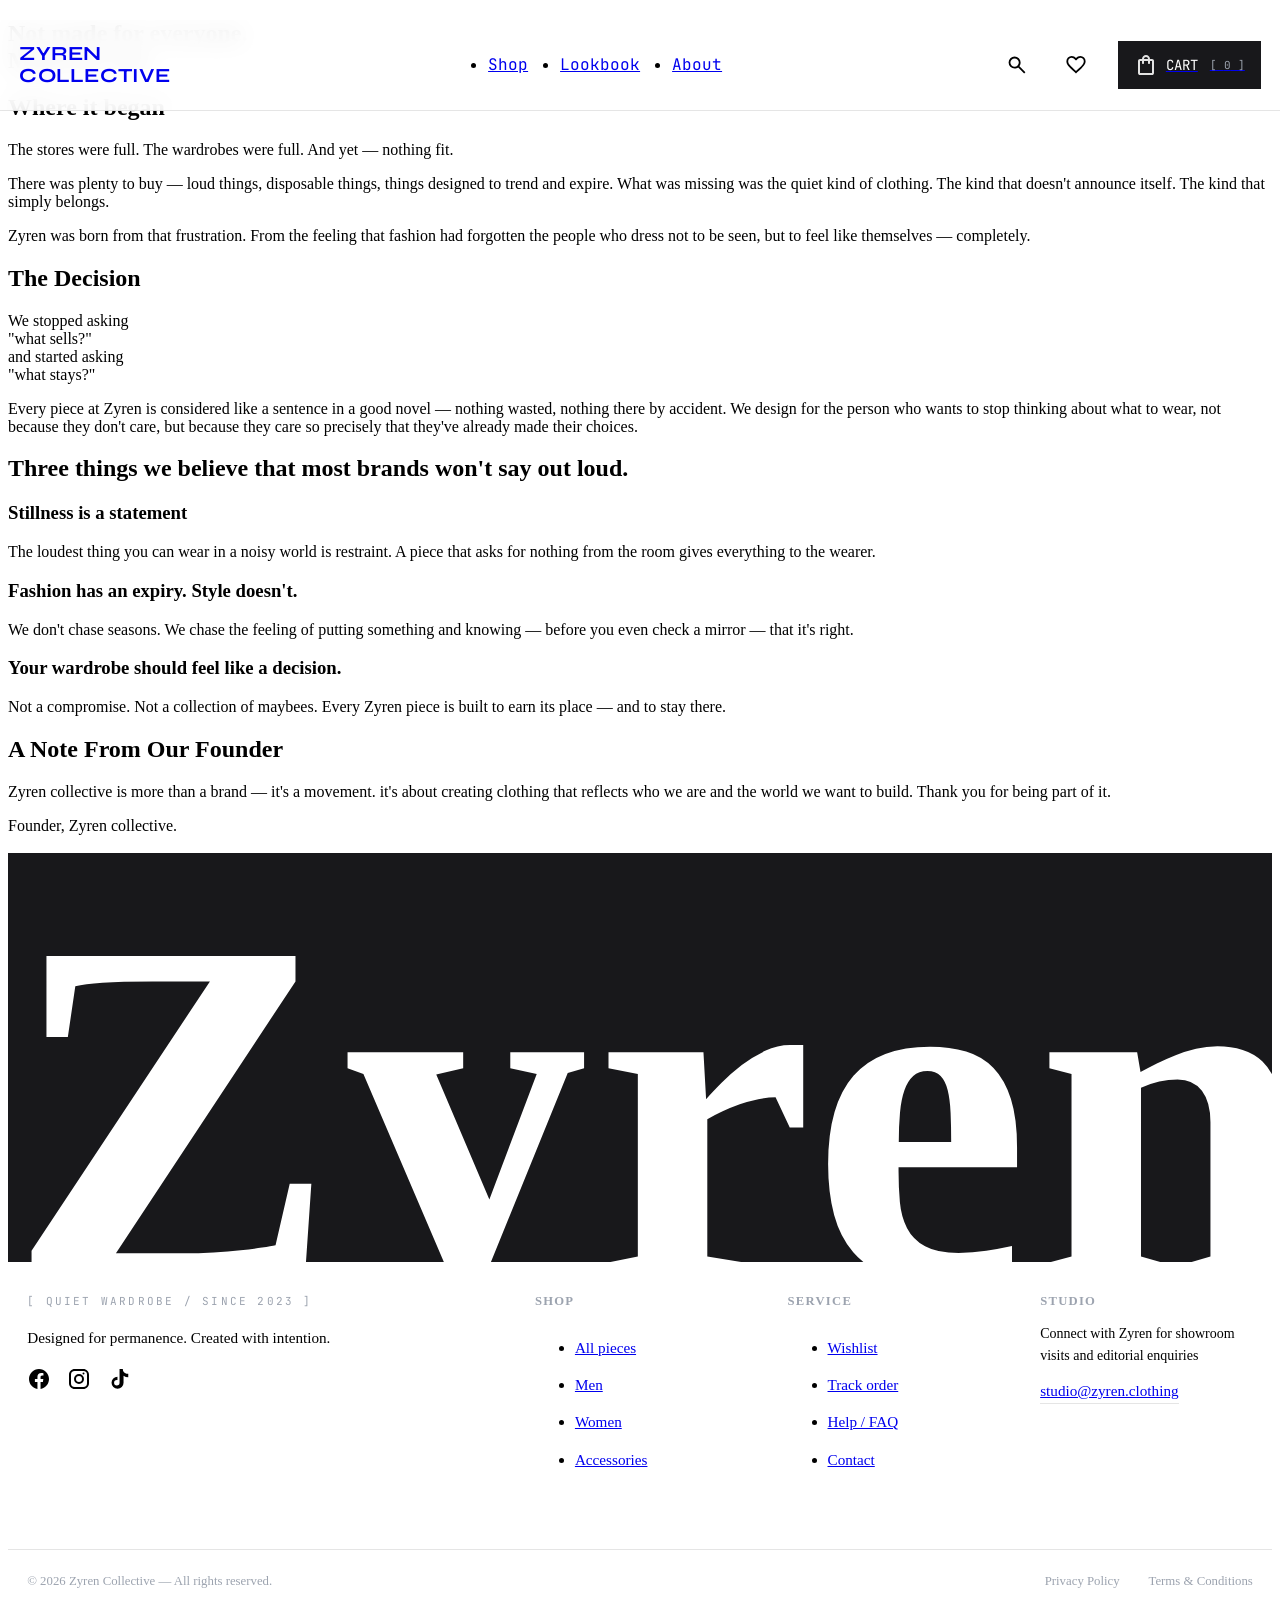
==== about.html @ 3e50cc3c "feat(about): build semantic page structure" ====
<!DOCTYPE html>
<html lang="en">
<head>
    <meta charset="UTF-8">
    <meta name="viewport" content="width=device-width, initial-scale=1.0">
    <meta name="author" content="Timothy korea">
    <meta name="description" content="Auren Collective is a modern fashion and lifestyle brand blending refined style with contemporary tech essentials. Discover curated pieces designed for everyday elegance.">

    <title>Zyren Collective | Modern Fashion & Accessories</title>

    <!-- my favicon -->
    <link rel="icon" href="assets/images/auren-collective-favicon.png" type="image/png">

    <!-- my fonts -->
    <link rel="preconnect" href="https://fonts.googleapis.com">
    <link rel="preconnect" href="https://fonts.gstatic.com" crossorigin>
    <link href="https://fonts.googleapis.com/css2?family=DM+Sans:ital,opsz,wght@0,9..40,100..1000;1,9..40,100..1000&family=JetBrains+Mono:ital,wght@0,100..800;1,100..800&family=Syne:wght@400..800&display=swap" rel="stylesheet">

    <!-- css -->
    <link rel="stylesheet" href="css/base.css">
    <link rel="stylesheet" href="css/components.css">
    <link rel="stylesheet" href="css/layout.css">
    <link rel="stylesheet" href="css/pages.css">
    <link rel="stylesheet" href="css/animations.css">
    <link rel="stylesheet" href="css/media.css">

    <!-- script -->
    <script defer src="js/about.js"></script>
</head>

<body>
    <header class="header-section">
        <div class="header-section__container">
            <div class="header-section__brand">
                <a href="index.html">
                    <span class="header-section__brand-link">Zyren</span>
                    <span class="header-section__brand-link-full">Zyren <br>Collective</span>
                </a>
            </div>

            <div class="header-section__primary-nav">
                <nav class="header-section__nav-links" aria-label="header primary navigation">
                    <ul class="header-section__nav-list">
                        <li class="header-section__nav-item">
                            <a class="header-section__nav-link" href="shop.html">Shop</a>
                        </li>
                        
                        <li class="header-section__nav-item">
                            <a class="header-section__nav-link" href="look-book.html">Lookbook</a>
                        </li>

                        <li class="header-section__nav-item">
                            <a class="header-section__nav-link" href="about.html">About</a>
                        </li>
                    </ul>
                </nav>
            </div>

            <div class="header-section__secondary-nav">
                <div class="header-section__nav-search">
                    <button class="header-section__search-icon js-search-icon" type="button" aria-label="open search">
                      <svg xmlns="http://www.w3.org/2000/svg" height="24px" viewBox="0 -960 960 960" width="24px" fill="currentColor" aria-hidden="true" cursor="pointer"><path d="M765-144 526-383q-30 22-65.79 34.5-35.79 12.5-76.18 12.5Q284-336 214-406t-70-170q0-100 70-170t170-70q100 0 170 70t70 170.03q0 40.39-12.5 76.18Q599-464 577-434l239 239-51 51ZM384-408q70 0 119-49t49-119q0-70-49-119t-119-49q-70 0-119 49t-49 119q0 70 49 119t119 49Z"/></svg>
                      <span class="header-section__tooltip">Search</span>
                    </button>
                </div>

                <a class="header-section__wishlist-link" href="wishlist.html" aria-label="view wishlist">
                    <svg xmlns="http://www.w3.org/2000/svg" aria-hidden="true" height="24px" viewBox="0 -960 960 960" width="24px" fill="currentColor"><path d="m480-144-50-45q-100-89-165-152.5t-102.5-113Q125-504 110.5-545T96-629q0-89 61-150t150-61q49 0 95 21t78 59q32-38 78-59t95-21q89 0 150 61t61 150q0 43-14 83t-51.5 89q-37.5 49-103 113.5T528-187l-48 43Zm0-97q93-83 153-141.5t95.5-102Q764-528 778-562t14-67q0-59-40-99t-99-40q-35 0-65.5 14.5T535-713l-35 41h-40l-35-41q-22-26-53.5-40.5T307-768q-59 0-99 40t-40 99q0 33 13 65.5t47.5 75.5q34.5 43 95 102T480-241Zm0-264Z"/></svg>
                    <span class="header-section__tooltip">Wishlist</span>
                </a>

                <a class="header-section__cart-link" href="cart.html" aria-label="view cart">
                    <svg xmlns="http://www.w3.org/2000/svg" aria-hidden="true" height="24px" viewBox="0 -960 960 960" width="24px" fill="#e3e3e3"><path d="M240-80q-33 0-56.5-23.5T160-160v-480q0-33 23.5-56.5T240-720h80q0-66 47-113t113-47q66 0 113 47t47 113h80q33 0 56.5 23.5T800-640v480q0 33-23.5 56.5T720-80H240Zm0-80h480v-480h-80v80q0 17-11.5 28.5T600-520q-17 0-28.5-11.5T560-560v-80H400v80q0 17-11.5 28.5T360-520q-17 0-28.5-11.5T320-560v-80h-80v480Zm160-560h160q0-33-23.5-56.5T480-800q-33 0-56.5 23.5T400-720ZM240-160v-480 480Z"/></svg>
                    <span class="header-section__cart-text">Cart</span>
                    <span class="header-section__cart-count">0</span>
                    <span class="header-section__tooltip">Cart</span>
                </a>

                <button class="header-section__menu-toggle js-mobile-menu-toggle" type="button" aria-label="open menu">
                    <svg xmlns="http://www.w3.org/2000/svg" aria-hidden="true" height="24px" viewBox="0 -960 960 960" width="24px" fill="currentColor" cursor="pointer"><path d="M120-680v-80h720v80H120Zm0 480v-80h720v80H120Zm0-240v-80h720v80H120Z"/></svg>
                </button>
            </div>
        </div>
    </header>

    <nav class="mobile-menu js-mobile-menu" aria-label="mobile navigation">
        <div class="mobile-menu__header">
            <div class="mobile-menu__top-row">
                <a href="index.html">
                    <span class="mobile-menu__brand-link">Zyren</span>
                    <span class="mobile-menu__brand-link-full">Zyren <br>Collective</span>
                </a>
                <button class="mobile-menu__close-menu js-mobile-close-menu" type="button" aria-label="close menu">
                    <svg xmlns="http://www.w3.org/2000/svg" aria-hidden="true" height="24px" viewBox="0 -960 960 960" width="24px" cursor="pointer" fill="currentColor"><path d="m256-200-56-56 224-224-224-224 56-56 224 224 224-224 56 56-224 224 224 224-56 56-224-224-224 224Z"/></svg>
                </button>
            </div>
        </div>

        <ul class="mobile-menu__primary-list">
            <li class="mobile-menu__item">
                <a class="mobile-menu__link" href="shop.html">Shop</a>
            </li>
            
            <li class="mobile-menu__item">
                <a class="mobile-menu__link" href="about.html">About</a>
            </li>

            <li class="mobile-menu__item">
                <a class="mobile-menu__link" href="contact.html">Contact</a>
            </li>

            <li class="mobile-menu__item">
                <a class="mobile-menu__link" href="contact.html">Lookbook</a>
            </li>
        </ul>


        <div class="mobile-menu__secondary-group">
            <ul class="mobile-menu__secondary-list">
                <li class="mobile-menu__secondary-item">
                    <a class="mobile-menu__support" href="faq.html">
                        <span>Help / FAQ</span>
                        <svg xmlns="http://www.w3.org/2000/svg" aria-hidden="true" height="16px" viewBox="0 -960 960 960" width="16px" fill="#000"><path d="M513.5-254.5Q528-269 528-290t-14.5-35.5Q499-340 478-340t-35.5 14.5Q428-311 428-290t14.5 35.5Q457-240 478-240t35.5-14.5ZM442-394h74q0-33 7.5-52t42.5-52q26-26 41-49.5t15-56.5q0-56-41-86t-97-30q-57 0-92.5 30T342-618l66 26q5-18 22.5-39t53.5-21q32 0 48 17.5t16 38.5q0 20-12 37.5T506-526q-44 39-54 59t-10 73Zm38 314q-83 0-156-31.5T197-197q-54-54-85.5-127T80-480q0-83 31.5-156T197-763q54-54 127-85.5T480-880q83 0 156 31.5T763-763q54 54 85.5 127T880-480q0 83-31.5 156T763-197q-54 54-127 85.5T480-80Zm0-80q134 0 227-93t93-227q0-134-93-227t-227-93q-134 0-227 93t-93 227q0 134 93 227t227 93Zm0-320Z"/></svg>
                    </a>
                </li>
                
                <li class="mobile-menu__secondary-item">
                    <a class="mobile-menu__order-track" href="track-order.html">
                        <span>Track Order</span>
                        <svg xmlns="http://www.w3.org/2000/svg" aria-hidden="true" height="16px" viewBox="0 -960 960 960" width="16px" fill="#000"><path d="M536.5-503.5Q560-527 560-560t-23.5-56.5Q513-640 480-640t-56.5 23.5Q400-593 400-560t23.5 56.5Q447-480 480-480t56.5-23.5ZM480-186q122-112 181-203.5T720-552q0-109-69.5-178.5T480-800q-101 0-170.5 69.5T240-552q0 71 59 162.5T480-186Zm0 106Q319-217 239.5-334.5T160-552q0-150 96.5-239T480-880q127 0 223.5 89T800-552q0 100-79.5 217.5T480-80Zm0-480Z"/></svg>
                    </a>
                </li>

                 <li class="mobile-menu__secondary-item">
                    <a class="mobile-menu__wishlist" href="track-order.html">
                        <span>wishlist</span>
                        <svg xmlns="http://www.w3.org/2000/svg" aria-hidden="true" height="16px" viewBox="0 -960 960 960" width="16px" fill="#000"><path d="m480-120-58-52q-101-91-167-157T150-447.5Q111-500 95.5-544T80-634q0-94 63-157t157-63q52 0 99 22t81 62q34-40 81-62t99-22q94 0 157 63t63 157q0 46-15.5 90T810-447.5Q771-395 705-329T538-172l-58 52Zm0-108q96-86 158-147.5t98-107q36-45.5 50-81t14-70.5q0-60-40-100t-100-40q-47 0-87 26.5T518-680h-76q-15-41-55-67.5T300-774q-60 0-100 40t-40 100q0 35 14 70.5t50 81q36 45.5 98 107T480-228Zm0-273Z"/></svg>
                    </a>
                </li>
            </ul>

            <div class="mobile-menu__cta">
                <p class="mobile-menu__cta-label">Work with Zyren</p>
                <a class="mobile-menu__cta-link-wrapper" href="https://mail.google.com/mail/?view=cm&fs=1&to=studio@auren.clothing&su=Work%20with%20Auren&body=Hello%20Auren%20Studio," target="_blank">
                    <span class="mobile-menu__cta-link">studio@zyren.clothing</span>
                </a>
            </div>
        </div>
    </nav>


    <div class="search-overlay js-search-overlay">
        <div class="search-overlay__header">
            <h2 class="search-overlay__title">SEARCH THE COLLECTION</h2>
            <button type="button" class="search-overlay__close js-overlay-close" aria-label="close search">
                <svg xmlns="http://www.w3.org/2000/svg" height="24px" viewBox="0 -960 960 960" width="24px" aria-hidden="true" cursor="pointer" fill="currentColor"><path d="m256-200-56-56 224-224-224-224 56-56 224 224 224-224 56 56-224 224 224 224-56 56-224-224-224 224Z"/></svg>
            </button>
        </div>

        <div class="search-overlay__content">
            <div class="search-overlay__search-group">
                <div class="search-overlay__field">
                    <label class="search-overlay__sr-only" for="search-products">search products</label>
                    <input class="search-overlay__input" placeholder="Search products..." id="search-products">
                    <svg xmlns="http://www.w3.org/2000/svg" height="24px" viewBox="0 -960 960 960" aria-hidden="true" width="24px" fill="currentColor" cursor="pointer"><path d="M765-144 526-383q-30 22-65.79 34.5-35.79 12.5-76.18 12.5Q284-336 214-406t-70-170q0-100 70-170t170-70q100 0 170 70t70 170.03q0 40.39-12.5 76.18Q599-464 577-434l239 239-51 51ZM384-408q70 0 119-49t49-119q0-70-49-119t-119-49q-70 0-119 49t-49 119q0 70 49 119t119 49Z"/></svg>
                </div>

                <nav class="search-overlay__suggestions" aria-label="trending search suggestions">
                    <h3 class="search-overlay__suggestions-label">TRENDING SEARCHES</h3>
                    <div class="search-overlay__suggestions-lists">
                        <a class="search-overlay__suggestions-link" href="#">Oversized blazer</a>
                        <a class="search-overlay__suggestions-link" href="category/men.html">Tailored trousers</a>
                        <a class="search-overlay__suggestions-link" href="category/women.html">Cropped jacket</a>
                        <a class="search-overlay__suggestions-link" href="category/accessories.html">Wool coat</a>
                        <a class="search-overlay__suggestions-link" href="category/accessories.html">Linen shirt</a>
                        <a class="search-overlay__suggestions-link" href="category/accessories.html">Minimal sneakers</a>
                    </div>
                </nav>

                <nav class="search-overlay__categories" aria-label="categories suggestions">
                    <h2 class="search-overlay__categories-label">QUICK CATEGORIES</h2>

                    <ul class="search-overlay__categories-lists">
                        <li class="search-overlay__categories-item">
                            <a class="search-overlay__categories-link" href="category/men.html">
                                <span>Men</span>
                                <svg xmlns="http://www.w3.org/2000/svg" height="16px" viewBox="0 -960 960 960" width="16px" aria-hidden="true" fill="#000"><path d="M647-440H160v-80h487L423-744l57-56 320 320-320 320-57-56 224-224Z"/></svg>
                            </a>
                        </li>
                        
                        <li class="search-overlay__categories-item">
                            <a class="search-overlay__categories-link" href="category/men.html">
                                <span>Women</span>
                                <svg xmlns="http://www.w3.org/2000/svg" height="16px" viewBox="0 -960 960 960" width="16px" aria-hidden="true" fill="#000"><path d="M647-440H160v-80h487L423-744l57-56 320 320-320 320-57-56 224-224Z"/></svg>
                            </a>
                        </li>

                        <li class="search-overlay__categories-item">
                            <a class="search-overlay__categories-link" href="category/men.html">
                                <span>Accessories</span>
                                <svg xmlns="http://www.w3.org/2000/svg" height="16px" viewBox="0 -960 960 960" width="16px" aria-hidden="true" fill="#000"><path d="M647-440H160v-80h487L423-744l57-56 320 320-320 320-57-56 224-224Z"/></svg>
                            </a>
                        </li>
                    </ul>
                </nav>
            </div>

            <div class="search-overlay__image-wrapper">
                <img class="search-overlay__image" alt="a jacket product image" src="assets/images/bag-img.png">
            </div>
        </div>
    </div>


    <main class="about-container">
        <section class="about__hero-section">
            <h1 class="about__hero-text">Not made for <span>everyone.</span> <br>Made for you.</h1>
        </section>

        <section class="about__story">
            <div class="about__story-intro">
                <h2 class="about__section-title">Where it began</h2>
                <p class="about__story-lead">The stores were full. The wardrobes were full. And yet — <span>nothing fit.</span></p>
            </div>

            <div class="about__story-content">
                <p class="about__story-text">
                    There was plenty to buy — loud things, disposable 
                    things, things designed to trend and expire. 
                    What was missing was the quiet kind of clothing.
                    The kind that doesn't announce itself. The kind that simply 
                    belongs.
                </p>
                <p class="about__story-text">
                    Zyren was born from that frustration. From the feeling
                    that fashion had forgotten the people who dress not
                    to be seen, but to feel like themselves — completely.
                </p>
            </div>
        </section>

        <section class="about__decision">
            <div class="about__decision-intro">
                <h2 class="about__section-title">The Decision</h2>
                <p class="about__decision-quote">We stopped asking <br><span class="about__decision-accent">"what sells?"</span> 
                <br> and started asking <br> <span class="about__decision-accent">"what stays?"</span>
                </p>
            </div>

            <p class="about__decision-text">
                Every piece at Zyren is considered like a sentence in a good
                novel — nothing wasted, nothing there by accident. We design
                for the person who wants to stop thinking about what to wear, 
                not because they don't care, but because they care so precisely
                that they've already made their choices.
            </p>
        </section>

        <section class="about__belief">
            <h2 class="about__section-title">Three things we believe that most brands won't say out loud.</h2>

            <div class="about__belief-card">
                <h3 class="about__belief-title">Stillness is a statement</h3>
                <p class="about__belief-text">
                   The loudest thing you can wear in a noisy world is
                   restraint. A piece that asks for nothing from the room gives
                   everything to the wearer.
                </p>
            </div>

            <div class="about__belief-card">
                <h3 class="about__belief-title">Fashion has an expiry. Style doesn't.</h3>
                <p class="about__belief-text">
                   We don't chase seasons. We chase the feeling of
                   putting something and knowing — before you even check
                   a mirror — that it's right.
                </p>
            </div>

            <div class="about__belief-card">
                <h3 class="about__belief-title">Your wardrobe should feel like a decision.</h3>
                <p class="about__belief-text">Not a compromise. Not a collection of maybees. Every
                   Zyren piece is built to earn its place — and to stay there.
                </p>
            </div>
        </section>

        <section class="about__founder-section">
            <div class="about__founder-content">
                <h2 class="about__section-title">A Note From Our Founder</h2>
                <p class="about__founder-text">Zyren collective is more than a brand — 
                   it's a movement. it's about creating clothing
                   that reflects who we are and the world we want 
                   to build. Thank you for being part of it.
                </p>
                <span class="about__founder-signature"><!--Cormorant Italic for font of signature--></span>
                <span class="about__founder-closing">Founder, Zyren collective.</span>
            </div>

            <div class="about__founder-img-wrapper">
                <img src="" alt="" class="about__founder-img">
            </div>
        </section>
    </main>


    <footer class="footer-section">
        <div class="footer-section__logo-wrapper">
            <p class="footer-section__logo-text">Zyren</p>
        </div>
        <div class="footer-section__dflex">
            <div class="footer-section__content">
                <span class="footer-section__est-info">[ Quiet Wardrobe / Since 2023 ]</span>
                <p class="footer-section__text">Designed for permanence. Created with intention.</p>
                <div class="footer-section__social-links">
                    <a href="#" class="footer-section__social-link"><svg xmlns="http://www.w3.org/2000/svg" width="24" height="24" fill="#000" viewBox="0 0 24 24"><path d="M22 12.07C22 6.503 17.523 2 12 2S2 6.503 2 12.07c0 5.017 3.657 9.177 8.438 9.93v-7.03H7.898v-2.9h2.54V9.845c0-2.52 1.492-3.913 3.777-3.913 1.094 0 2.238.196 2.238.196v2.475h-1.26c-1.243 0-1.63.774-1.63 1.567v1.88h2.773l-.443 2.9h-2.33V22c4.78-.753 8.437-4.913 8.437-9.93z"/></svg></a>
                    <a href="#" class="footer-section__social-link"><svg xmlns="http://www.w3.org/2000/svg" width="24" height="24" fill="#000" viewBox="0 0 24 24"><path d="M7.75 2C4.574 2 2 4.574 2 7.75v8.5C2 19.426 4.574 22 7.75 22h8.5C19.426 22 22 19.426 22 16.25v-8.5C22 4.574 19.426 2 16.25 2h-8.5zm0 2h8.5A3.75 3.75 0 0 1 20 7.75v8.5A3.75 3.75 0 0 1 16.25 20h-8.5A3.75 3.75 0 0 1 4 16.25v-8.5A3.75 3.75 0 0 1 7.75 4zm8.75 1.5a1 1 0 1 0 0 2 1 1 0 0 0 0-2zM12 7a5 5 0 1 0 0 10 5 5 0 0 0 0-10zm0 2a3 3 0 1 1 0 6 3 3 0 0 1 0-6z"/></svg></a>
                    <a href="#" class="footer-section__social-link"><svg xmlns="http://www.w3.org/2000/svg" width="24" height="24" fill="#000" viewBox="0 0 24 24"><path d="M19.589 6.686a4.793 4.793 0 0 1-3.77-4.717h-3.276v13.766a2.724 2.724 0 1 1-2.724-2.724c.226 0 .445.028.655.08V9.768a6.003 6.003 0 1 0 6.07 5.999V8.745a8.073 8.073 0 0 0 4.717 1.51V6.686h-1.672z"/></svg></a>
                </div>
            </div>
            
            <nav aria-label="footer section navigation" class="footer-section__navs">
                <div class="footer-section__nav-dflex">
                    <div class="footer-section__nav-content">
                        <h2 class="footer-section__nav-title">SHOP</h2>
                        <ul class="footer-section__nav-items">
                            <li class="footer-section__nav-list">
                                <a class="footer-section__nav-link" href="#">All pieces</a>
                            </li>

                            <li class="footer-section__nav-list">
                                <a class="footer-section__nav-link" href="#">Men</a>
                            </li>

                            <li class="footer-section__nav-list">
                                <a class="footer-section__nav-link" href="#">Women</a>
                            </li>

                            <li class="footer-section__nav-list">
                                <a class="footer-section__nav-link" href="#">Accessories</a>
                            </li>
                        </ul>
                    </div>

                    <div class="footer-section__nav-content">
                        <h2 class="footer-section__nav-title">SERVICE</h2>
                        <ul class="footer-section__nav-items">
                            <li class="footer-section__nav-list">
                                <a class="footer-section__nav-link" href="#">Wishlist</a>
                            </li>

                            <li class="footer-section__nav-list">
                                <a class="footer-section__nav-link" href="#">Track order</a>
                            </li>

                            <li class="footer-section__nav-list">
                                <a class="footer-section__nav-link" href="#">Help / FAQ</a>
                            </li>

                            <li class="footer-section__nav-list">
                                <a class="footer-section__nav-link" href="#">Contact</a>
                            </li>
                        </ul>
                    </div>

                    <div class="footer-section__contact">
                        <h2 class="footer-section__contact-title">STUDIO</h2>
                        <p class="footer-section__contact-text">Connect with Zyren for showroom visits and editorial enquiries</p>
                        <a class="footer-section__contact-link-wrapper" href="https://mail.google.com/mail/?view=cm&fs=1&to=studio@auren.clothing&su=Work%20with%20Auren&body=Hello%20Auren%20Studio," target="_blank">
                            <span class="footer-section__contact-link">studio@zyren.clothing</span>
                        </a>
                    </div>
                </div>
            </nav>
        </div>

        <div class="footer-section__legal">
            <p class="footer-section__copyright">&copy; 2026 Zyren Collective — All rights reserved.</p>
            <div class="footer-section__legal-dflex">
                <p class="footer-section__policy">Privacy Policy</p>
                <p class="footer-section__terms">Terms & Conditions</p>
            </div>
        </div>
    </footer>

    <div class="menu-overlay js-menu-overlay"></div>
</body>
---- css/components.css ----
.header-section{
  border-bottom:1px solid rgba(0, 0, 0, 0.1);
}

.header-section__brand-link,
.mobile-menu__brand-link{
  font-family:"Syne", sans-serif;
  text-transform:uppercase;
  font-size:20px;
  font-weight:700;
  letter-spacing:0.02rem;
  line-height:1.1;
}

.header-section__primary-nav,
.header-section__wishlist-link,
.header-section__cart-text,
.header-section__brand-link-full,
.mobile-menu__brand-link-full{
  display:none;
}

.header-section__search-icon{
  position:relative;
  display:flex;
  align-items:center;
  justify-content:center;
  padding:0.0625em 0.375em;
  border:none;
  background:inherit;
  color:#000;
}

.header-section__cart-link{
  display:flex;
  align-items:center;
  justify-content:center;
  position:relative;
  background-color:rgb(24, 24, 27);
  padding:.6em 1em;
  transition:background-color 0.2s ease;
}

.header-section__cart-count{
  font-family:"JetBrains Mono", monospace;
  color: #9ca3af;
  white-space:nowrap;
  font-size:11px;
  margin-left:0.25rem;
}

.header-section__cart-count::before{
  content:"[ ";
}

.header-section__cart-count::after{
  content:" ]";
}

.header-section__menu-toggle,
.mobile-menu__close-menu{
  display:flex;
  padding:0.5em;
  justify-content:center;
  align-items:center;
  background:inherit;
  color:#000;
  border:none;
  touch-action:manipulation;
}

.header-section__tooltip{
  display:none;
}

.mobile-menu__header{
  border-bottom:1px solid rgba(0, 0, 0, 0.1);
}

.mobile-menu__link{
  padding:.75em 1.2em;
  cursor:pointer;
  -webkit-tap-highlight-color: transparent;
}

.mobile-menu__link:hover{
  background-color:rgba(0,0,0,0.04);
  border-radius:2px;
}

.mobile-menu__link{
  display:block;
  width:100%;
  font-size:clamp(1.1rem, 1.3vw, 1.25rem);
  font-family: "Syne", sans-serif;
  font-weight:400;
}

.mobile-menu__support,
.mobile-menu__order-track,
.mobile-menu__wishlist{
  font-size:11px;
  width:100%;
  font-family:"JetBrains Mono", monospace;
  text-transform: uppercase;
  padding:1.2em 1.92em;
  display:flex;
  justify-content:space-between;
  align-items:center;
}

.mobile-menu__support:hover,
.mobile-menu__order-track:hover,
.mobile-menu__wishlist:hover{
  background-color:rgba(0,0,0,0.04);
  border-radius:2px;
}

.mobile-menu__cta-label{
  color:#9ca3af;
  margin:0 0 0.3em 0;
  font-family:"JetBrains Mono", monospace;
  font-size:0.6rem;
  text-transform:uppercase;
}

.mobile-menu__cta-link{
  font-size:0.75rem;
  font-family:"JetBrains Mono", monospace;
}

.menu-overlay{
  position:fixed;
  inset:0;
  background-color:rgba(84, 84, 84, 0.5);
  backdrop-filter:blur(10px);
  -webkit-backdrop-filter: blur(12px);
  opacity:0;
  pointer-events:none;
  transition:opacity 0.3s ease;
  z-index:900;
}

.menu-overlay.is-active{
  opacity:1;
  pointer-events:auto;
}

.header-section__nav-item{
  position:relative;
  font-family:"JetBrains Mono", monospace;
  text-decoration:none;
}

.header-section__nav-item::after{
  content:"";
  position:absolute;
  width:100%;
  left:0;
  height:1px;
  background:#A8A9AD;
  bottom:-5px;
  transform:scaleX(0);
  transition:transform 0.25s ease;
  transform-origin:left;
}

.header-section__nav-item:hover::after{
  transform:scaleX(1);
}

.search-overlay__sr-only,
.sr-only{
  position:absolute;
  margin:-1px;
  width:1px;
  height:1px;
  clip:rect(0,0,0,0);
  padding:0;
  overflow:hidden;
  border:0;
}

.search-overlay__title{
  font-size:0.8rem;
  letter-spacing:0.14rem;
  opacity:0.7;
  margin:0;
}

.search-overlay__close{
  display:flex;
  justify-content:flex-end;
  color:#000;
  align-items:center;
  background:inherit;
  border:none;
  font-size:0.7rem;
  padding-right:0;
}

.search-overlay__input{
  font-family:"DM Sans", sans-serif;
  background:transparent;
  font-size:1rem;
  width:100%;
  border:none;
  outline:none;
  caret-color:#2b2b2b;
}

.search-overlay__input::placeholder{
  font-size:1.1rem;
  opacity:0.55;
}

.search-overlay__suggestions-label,
.search-overlay__categories-label{
  font-size:0.75rem;
  font-weight:600;
  letter-spacing:0.06rem;
  margin:0;
}

.search-overlay__suggestions-link{
  font-size:1rem;
  font-weight:400;
  border:1px solid rgba(24, 24, 27, 0.12);
  background-color:#fff;
  padding:.5em 1em;
}

.search-overlay__categories-link{
  font-size:1rem;
  font-weight:300;
  opacity:0.75;
}

.search-overlay__categories-item{
  border-bottom:1px solid #A8A9AD;
}

.search-overlay__categories-item:last-child{
  border-bottom:none;
}

.hero-section__season-tag,
.hero-section__season-tag-volume,
.hero-section__intent-label,
.best-sellers__pieces-num,
.best-sellers__sortings-title,
.product-card__seasonal-tag,
.promotional-section__archive-text,
.footer-section__est-info,
.product-sortings__title{
  text-transform:uppercase;
  position:relative;
  margin:0;
  color: #9ca3af;
  letter-spacing:0.2em;
  white-space:nowrap;
  font-size:0.69rem;
  font-family:"JetBrains Mono", monospace;
}

.hero-section__season-tag::after{
  position:absolute;
  top:50%;
  content:"";
  transform:translateY(-50%);
  margin-left:2px;
  width:10px;
  height:0.5px;
  background-color:rgba(0, 0, 0, 0.1);
}

.hero-section__title{
  position:relative;
  margin-top:.5em;
  margin-bottom:0px;
  text-transform:uppercase;
  font-size: clamp(3rem, 6vw, 5.5rem);
  line-height: 1.05;
  font-weight:500;
  color:rgb(24, 24, 27);
}

.hero-section__mid-dot{
  color:rgb(160, 25, 55);
}

.hero-section__label-text{
  font-size:1rem;
  line-height:1.6;
  color:rgb(24, 24, 27);
  max-width:480px;
}

.hero-section__primary-cta,
.hero-section__secondary-cta{
  width:fit-content;
  font-size:0.75rem;
  letter-spacing:0.2em;
  text-transform:uppercase;
  padding:1.05em 1.4em;
  border:none;
  background-color:rgb(24, 24, 27);
  color:#fff;
  cursor:pointer;
}

.hero-section__secondary-cta{
  background-color:transparent;
  border:1px solid rgb(24, 24, 27);
  color:rgb(24, 24, 27);
}

.hero-section__img{
  width:100%;
  height:70vh;
  object-fit:cover;
}

.hero-section__img-type{
  font-family:"JetBrains Mono", monospace;
  color:rgb(160, 25, 55);
  font-size:10px;
  font-weight:500;
  text-transform:uppercase;
  letter-spacing:0.13em;
}

.hero-section__img-text{
  font-size:18px;
  font-weight:600;
  margin:0;
  line-height:1.2;
}

.hero-section__img-season-tag,
.hero-section__img-price{
  font-size:12px;
  font-weight:400;
  Letter-spacing:0.02em;
  font-family:"JetBrains Mono", monospace;
  color:rgb(156, 163, 175);
}

.marquee-label{
  font-size:0.85rem;
  font-family:"Syne", sans-serif;
  font-weight:600;
  margin:0;
  letter-spacing:0.13em;
}

.marquee-icon{
  font-size:26px;
  color:rgb(160, 25, 55);
}

.categories__title,
.best-sellers__title,
.editorial-section__title,
.promotional-section__title,
.testimonials-section__title{
  margin:0;
  font-size: clamp(2rem, 4vw, 3.5rem);
  line-height:1.1;
  font-weight:500;
  letter-spacing:0.03em;
  max-width:420px;
}

.categories__link{
  font-size:0.7rem;
  font-weight:400;
  text-transform:uppercase;
  line-height:1.4;
  letter-spacing:0.08em;
}

.categories__link:hover{
  border-bottom:1px solid rgba(0, 0, 0, 0.1);
}

.categories__link-arrow{
  margin-top:-2px;
}

.categories__img-wrapper{
  position:relative;
  width:100%;
  aspect-ratio:3 / 3;
  overflow:hidden;
}

.categories__img{
  width:100%;
  height:100%;
  object-fit:cover;
}

.categories__label{
  font-size:clamp(1.1rem, 2vw, 1.75rem);
  font-weight:500;
  letter-spacing:-0.02em;
  line-height:1.1;
} 

.best-sellers{
  background-color:rgb(244, 244, 245);
}

.best-sellers__selected-text,
.product-sortings__selected-text{
  color:rgb(24, 24, 27);
  font-size:0.875rem;
  font-weight:500;
}

.best-sellers__label,
.product-sortings__label{
  border:none;
  background:inherit;
  cursor:pointer;
  border-bottom:1px solid rgba(0, 0, 0, 0.1);
}

.best-sellers__row{
  border-bottom:1px solid rgba(0, 0, 0, 0.1);
  border-top:1px solid rgba(0, 0, 0, 0.1);
}

.best-sellers__sortings-list-btn,
.product-sortings__list-btn{
  background:none;
  border:none;
  transition:transform 0.2s ease;
  font-size: 0.8rem;
  color:rgb(24, 24, 27);
  cursor:pointer;
}

.best-sellers__sortings-list-btn.active,
.product-sortings__list-btn.active{
  background-color:rgb(160, 25, 55);
  color:#fff;
}

.product-card__seasonal-tag{
  font-size:0.53rem;
}

.product-card__title{
  font-size:1.1rem;
  font-weight:500;
  line-height:1.3;
  margin:0;
  white-space:nowrap;
  overflow:hidden;
  text-overflow:ellipsis;
}

.product-card__rating{
  font-size:0.8rem;
  font-weight:500;
}

.product-card__colors{
  font-size:.7rem;
  opacity:0.6;
  text-transform:none;
  font-weight:400;
  letter-spacing:0.033em;
  margin:0;
  display:inline;
  border:1px solid rgba(0, 0, 0, 0.1);
  padding:.3em .5em;
}

.product-card__price{
  font-size:0.9rem;
  font-weight:500;
  line-height:1.2;
}

.product-card__cart-btn-icon{
  margin-top:.2rem;
}

.product-card__cart-btn-text{
  font-size:0.8rem;
}

.editorial-section__title-accent{
  color:rgb(160, 25, 55);
}

.editorial-section__supporting-text,
.promotional-section__text{
  font-size:0.95rem;
  font-weight:300;
  max-width:45ch;
  margin:0;
  line-height:1.6;
  opacity:0.9;
}

.editorial-section__brand-stats-num{
  margin:0;
  font-weight:600;
  font-size:1.5rem;
}

.editorial-section__brand-stats-label{
  font-size:0.65rem;
  text-transform:uppercase;
  letter-spacing:0.12em;
  font-weight:300;
  opacity:0.73;
}

.promotional-section__title,
.promotional-section__text,
.promotional-section__subscription-info{
  color:#fff;
}

.promotional-section__input{
  border:none;
  display:block;
  border-bottom:0.5px solid #3e3e3e;
  font-size:1rem;
  background:inherit;
  outline:none;
  color:#fff;
}

.promotional-section__input::placeholder{
  color:#fff;
  opacity:0.5;
}

.promotional-section__subscription-info{
  font-size:.72rem;
  margin-top:1rem;
  margin-bottom:0;
  color:#fff;
  line-height:1.5;
  letter-spacing: 0.03em;
  opacity:0.5;
}

.promotional-section__subscribe-btn{
  text-transform:uppercase;
  color:rgb(24, 24, 27);
  font-size:0.78rem;
  border:none;
  background-color:#fff;
  cursor:pointer;
  transition:background-color 0.2s ease;
  letter-spacing:0.1em;
}

.testimonials-section__content{
  border-top:1px solid rgba(0, 0, 0, 0.1);
  padding-top:1.38em;
}

.testimonials-section__text{
  font-size:0.98rem;
  line-height:1.5;
  margin:0;
  font-weight:400;
}

.testimonials-section__author{
  font-size:0.78rem;
  color:#9ca3af;
  letter-spacing:0.02em;
}

.footer-section__logo-text{
  color:#fff;
  margin:0;
  font-weight:700;
  font-size:39.7vw;
  line-height:0.8;
  transform:translateY(12%);
  white-space:nowrap;
  letter-spacing:.013em;
}

.footer-section__text{
  font-size:0.95rem;
  font-weight:500;
  max-width:45ch;
  margin:0;
  line-height:1.4;
}

.footer-section__nav-title,
.footer-section__contact-title{
  font-size:0.79rem;
  font-weight:600;
  letter-spacing: 0.1em;
  color:#9ca3af;
}

.footer-section__nav-link,
.footer-section__contact-link{
  font-size:0.95rem;
  font-weight:400;
  transition:color 0.2s ease;
}

.footer-section__contact-text{
  font-size:0.875rem;
  line-height:1.6;
  max-width: 32ch;
  margin:0;
}

.footer-section__copyright,
.footer-section__policy,
.footer-section__terms{
  font-size:0.8rem;
  color:#9ca3af;
}

.shop-filters__text{
  font-size:1.13rem;
  font-weight:600;
  letter-spacing:0.02em;
}

.shop-filters__close-btn{
  border:none;
  background:inherit;
}

.shop-filters__section-title{
  font-size:1rem;
  text-transform:uppercase;
  letter-spacing:0.04em;
}

.cb__rect{
  fill:#F5F7FB;          
  stroke:#c9d2e0;     
  stroke-width:1.5;
}

.cb__check{
  fill:none;
  stroke:transparent;  
  stroke-width:1.5;
  stroke-linecap:round;
  stroke-linejoin:round;
}

.shop-filters__input:checked + .cb__svg .cb__rect{
  fill:rgb(28, 28, 30);     
  stroke:rgb(28, 28, 30);
}

.shop-filters__input:checked + .cb__svg .cb__check{
  stroke:#ffffff;
}

.shop-products__filter-btn{
  cursor:pointer;
}

.shop-products__filter-text{
  font-size:0.8rem;
  font-weight:500;
  line-height:1;
  letter-spacing:0.02em;
  color:rgb(24, 24, 27);
}
---- css/layout.css ----
/* header */
body.menu-open{
    overflow:hidden;
}

.header-section{
    position:fixed;
    left:0;
    right:0;
    background-color:rgba(255, 255, 255, 0.9);
    height:90px;
    z-index:100;
    backdrop-filter: blur(12px);
}

.header-section__container{
    display:grid;
    grid-template-columns:auto 1fr auto;
    align-items:center;
    padding:0 1.2em;
    height:100%;
    max-width:1280px;
    margin:0 auto;
}

.header-section__cart-link,
.header-section__secondary-nav,
.hero-section__primary-cta,
.categories__link,
.shop-products__filter-btn{
    display:flex;
    align-items:center;
    gap:0.5rem;
}

.header-section__secondary-nav{
    gap:.5rem;
    justify-self:end;
}

.mobile-menu{
    display:flex;
    position:fixed;
    flex-direction:column;
    gap:1.9rem;
    top:0;
    height:100dvh;
    right:0;
    width:70vw;
    overflow-y: auto;
    max-width:380px;
    background-color:#fff;
    z-index:999;
    padding:1.2em 0;
    transform:translateX(100%);
    transition:transform 0.3s ease;
}

.mobile-menu.is-active{
    transform:translateX(0);
}

.mobile-menu__top-row{
    padding:0 1.2em;
    display:flex;
    align-items:center;
    justify-content:space-between;
    padding-bottom:1.2em;
}

.mobile-menu__primary-list,
.mobile-menu__secondary-list{
    display:flex;
    flex-direction:column;
    gap:.3rem;
}

.mobile-menu__secondary-group{
    display:flex;
    flex-direction:column;
    gap:1.9rem;
    margin-top:auto;
    border-top:1px solid rgba(0, 0, 0, 0.1);
}

.mobile-menu__cta{
    padding:0 1.2em;
}

.search-overlay{
    visibility: hidden;
    opacity:0;
    pointer-events:none;
    position:fixed;
    inset:0;
    background:rgb(244, 244, 245);
    height:100vh;
    z-index:999;
    transform:translateY(-24px);
    transition:
    transform 0.65s cubic-bezier(0.22, 1, 0.36, 1), 
    opacity 0.45s ease;
}

.search-overlay.active{
    opacity:1;
    visibility: visible;
    transform:translateY(0);
    pointer-events:auto;
}

.search-overlay__search-group{
    display:flex;
    flex-direction:column;
    gap:3rem;
}

.search-overlay__field{
    position:relative;
    display:flex;
    align-items:center;
    padding:.9em 0;
    border-bottom:1px solid #A8A9AD;
}

.search-overlay__header{
    display:flex;
    align-items:center;
    justify-content:space-between;
    padding-inline:1em;
    height:44px;
    background-color:rgb(250, 245, 237);
}

.search-overlay__content{
    display:flex;
    flex-direction:column;
    gap:3.5rem;
    padding:0 1em;
    height:100%;
    padding-top:3em;
    overflow-y:auto;
}

.search-overlay__suggestions,
.search-overlay__categories,
.testimonials-section__content{
    display:flex;
    flex-direction:column;
    gap:1.25rem;
}

.search-overlay__suggestions-lists{
    display:flex;
    align-items:center;
    gap:.9em;
    flex-wrap:wrap;
}

.search-overlay__categories-lists{
    display:flex;
    flex-direction:column;
    gap:1.25rem;
}

.search-overlay__categories-link{
    width:100%;
    display:flex;
    align-items:center;
    justify-content:space-between;
    padding-bottom:.5em;
}

.search-overlay__image-wrapper,
.best-sellers__sortings-title,
.product-sortings__title{
    display:none;
}

.hero-section,
.shop-dflex{
    position:relative;
    padding:110px 1.2em 0 1.2em;
    z-index:2;
    max-width:1280px;
    margin:0 auto;
}

.hero-section__content-wrapper{
    display:flex;
    flex-direction:column;
    gap:3.5rem;
}

.hero-section__season-tag-container,
.product-card__meta-row{
    display:flex;
    align-items:center;
    gap:1rem;
}

.hero-section__content,
.hero-section__btn-wrapper,
.categories__header,
.promotional-section__content{
    display:flex;
    flex-direction:column;
    gap:0.75rem;
}

.hero-section__btn-wrapper{
    gap:0.8rem;
}

.hero-section__img-wrapper{
    position:relative;
}

.hero-section__img-promotion{
    display:flex;
    position:absolute;
    bottom:-15px;
    left:-10px;
    width:280px;
    flex-direction:column;
    gap:.68rem;
    background-color:#fff;
    box-shadow:0 20px 50px rgba(0, 0, 0, 0.18);
    padding:1.5em;
}

.hero-section__img-label{
    display:flex;
    flex-direction:column;
    gap:.6rem;
    border-bottom:1px solid rgba(0, 0, 0, 0.1);
    padding-bottom:.7em;
}

.hero-section__img-row,
.product-card__info-wrapper{
    display:flex;
    justify-content:space-between;
}

.marquee-section{
    width:100%;
    max-width:1280px;
    margin:0 auto;
    margin-top:3em;
    padding:1em 1.2em;
    overflow:hidden;
    border-top:1px solid rgba(0, 0, 0, 0.1);
    border-bottom:1px solid rgba(0, 0, 0, 0.1);
}

.marquee-content,
.marquee-section{
    display:flex;
    align-items:center;
    white-space:nowrap;
}

.marquee-content{
    gap:1rem;
}

.marquee-track{
    display:flex;
    align-items:center;
    gap:1rem;
    animation:marquee-scroll 25s linear infinite;
}

@keyframes marquee-scroll {
  from{
    transform:translateX(0);
  }

  to{
    transform:translateX(-50%);
  }
}

#categories,
.best-sellers,
.editorial-section,
.promotional-section,
.testimonials-section,
.footer-section__dflex,
.footer-section__legal,
.footer-section{
    max-width:1280px;
    margin:0 auto;
    padding:5em 1.2em;
    border-bottom:1px solid rgba(0, 0, 0, 0.1);
}

.categories__header{
    margin-bottom:2.9em;
}

.categories__img-grid{
    display:grid;
    gap:clamp(1.5rem, 3vw, 2.5rem);
}

.categories__img-wrapper{
    display:grid;
    place-items:center;
}

.categories__img-label{
    display:flex;
    justify-content:center;
    position:absolute;
    background-color:#fff;
    bottom:clamp(16px, 3vw, 32px);
    width:80%;
    padding:1.5em;
    transition:background-color 0.3s ease;
}

.best-sellers,
.best-sellers__row,
.testimonials-section__dflex{
    display:flex;
    flex-direction:column;
    gap:1.5rem;
}

.best-sellers__row{
    padding:1em 0;
    gap:.7rem;
}

.best-sellers__label,
.product-sortings__label{
    width:100%;
    display:flex;
    align-items:center;
    justify-content:space-between;
    padding:0;
    padding-bottom:.4em;
}

.best-sellers__sortings-lists.active,
.product-sortings__lists.active{
    display:flex;
}

.best-sellers__down-arrow,
.product-sortings__down-arrow,
.product-card__meta,
.product-card__wishlist-icon{
    display:flex;
    align-items:center;
}

.best-sellers__sortings-wrapper,
.product-sortings__wrapper{
    position:relative;
}

.best-sellers__sortings-lists,
.product-sortings__lists{
    position:absolute;
    display:none;
    flex-direction:column;
    width:100%;
    white-space:nowrap;
    top:40px;
    right:0;
    gap:.1rem;
    background:#fff;
    border:1px solid #000;
    z-index:50;
}

.best-sellers__sortings-list-btn,
.product-sortings__list-btn{
    width:100%;
    text-align:start;
    padding:.6em .5em;
}

.best-sellers__product-grid,
.shop-products__grid{
    display:grid;
    gap:2rem;
    grid-template-columns:repeat(auto-fit, minmax(250px, 1fr));
    padding-top:1em;
}

.product-card__container,
.editorial-section__content{
    display:flex;
    flex-direction:column;
    gap:1.2rem;
}

.product-card__img-wrapper{
    position:relative;
    aspect-ratio: 1 / 1;
    overflow:hidden;
}

.product-card__cart-btn{
    display:flex;
    align-items:center;
    justify-content:center;
    gap:.5rem;
    cursor:pointer;
    position:absolute;
    width:100%;
    left:0;
    right:0;
    bottom:0;
    height:48px;
    text-transform:uppercase;
    color:#fff;
    background-color:rgb(24, 24, 27);
    border:none;
}

.product-card__img{
    width:100%;
    height:100%;
    object-fit:cover;
    transition:transform 0.4s ease-in-out;
}

.product-card__info-wrapper{
    align-items:center;
}

.product-card__info{
    display:flex;
    flex-direction:column;
    gap:.45rem;
    max-width:12rem;
    min-width:0;
}

.product-card__meta{
    gap:.2rem;
}

.product-card__wishlist-add{
    position:absolute;
    display:flex;
    align-items:center;
    justify-content:center;
    right:14px;
    top:14px;
    border:none;
    touch-action:manipulation;
    padding:.69em .7em;
    color:rgb(24, 24, 27);
}

.editorial-section{
    border-bottom:none;
}

.editorial-section__dflex{
    display:flex;
    flex-direction:column;
    gap:3rem;
}

.editorial-section__brand-stats{
    display:flex;
    flex-direction:column;
    gap:1.3rem;
}

.editorial-section__supporting-text{
    padding-bottom:1em;
}

.editorial-section__imgs{
   display:grid;
   grid-template-columns:1fr 1fr;
   gap:1rem;
}

.editorial-section__img-wrapper{
    aspect-ratio:4 / 6;
    overflow:hidden;
}

.editorial-section__img{
    width:100%;
    height:100%;
    object-fit:cover;
}

.editorial-section__img-wrapper:last-child{
    grid-column:1 / -1;
    transform:translateY(3.8rem);
}

.editorial-section__img-wrapper:nth-child(2){
    transform:translateY(2.5rem);
}

.promotional-section__dflex,
.testimonials-section,
.footer-section__content,
.footer-section__dflex,
.footer-section__nav-items,
.footer-section__legal,
.footer-section__navs,
.footer-section__nav-content,
.footer-section__contact{
    display:flex;
    flex-direction:column;
    gap:1.7rem;
}

.promotional-section{
    border-bottom:none;
    background-color:rgb(24, 24, 27);
    margin-top:2.9em;
}

.promotional-section__content{
    gap:.7rem;
}

.promotional-section__subscription-block{
    display:flex;
    flex-direction:column;
    gap:2em;
    border:0.5px solid #3e3e3e;
    padding:1.4em 1em;
}

.promotional-section__input{
    width:100%;
    padding:.8em 0;
}

.promotional-section__subscribe-btn{
    margin-top:1.5em;
    width:100%;
    display:flex;
    align-items:center;
    justify-content:center;
    height:48px;
}

.testimonials-section{
    gap:2.2rem;
    border-bottom:none;
}

.testimonials-section__content{
    gap:1.1rem;
}

.footer-section{
    padding:0;
    border:none;
}

.footer-section__logo-wrapper{
    overflow:hidden;
    background-color:rgb(24, 24, 27);
    width:100%;
    padding-top:15px;
}

.footer-section__dflex{
    padding-top:2em;
    padding-bottom:4em;
    gap:1.9rem;
}

.footer-section__navs{
    gap:2rem;
}

.footer-section__nav-dflex{
    display:grid;
    grid-template-columns:1fr 1fr;
    row-gap:2.5rem;
}

.footer-section__nav-content,
.footer-section__contact{
    gap:.9rem;
}

.footer-section__content{
    gap:.83rem;
}

.footer-section__social-links{
    display:flex;
    gap:1rem;
}

.footer-section__contact-link{
    border-bottom:0.5px solid rgba(0, 0, 0, 0.1);
    padding-bottom:.25em;
}

.footer-section__nav-title,
.footer-section__contact-title,
.footer-section__copyright,
.footer-section__policy,
.footer-section__terms{
    margin:0;
}

.footer-section__nav-items{
    gap:1rem;
}

.footer-section__legal{
    padding-top:1.5em;
    padding-bottom:2.5em;
}

.footer-section__legal{
    gap:.79rem;
}

.footer-section__legal-dflex{
    display:flex;
    align-items:center;
    gap:1.8rem;
}

.shop-dflex{
    padding-bottom:5em;
}

.shop-filters.is-active{
    transform:translateX(0);
    z-index:1000;
} 

.shop-filters{
    display:flex;
    flex-direction:column;
    gap:1.5rem;
    position:fixed;
    top:90px;
    left:0;
    height:calc(100dvh - 90px);
    width:60vw;
    max-width:300px;
    overflow-y: auto;
    background-color:#fff;
    padding:1.2em 1.2em;
    transform:translateX(-100%);
    transition:transform 0.3s ease;
    box-shadow:  0 4px 6px rgba(0, 0, 0, 0.05),
    0 12px 24px rgba(0, 0, 0, 0.10);
}

.shop-filters__text{
    margin:0;
}

.shop-filters__header,
.shop-products__row-dflex{
    display:flex;
    align-items:center;
    justify-content:space-between;
}

.shop-filters__section-title,
.shop-filters__options{
    margin:0;
}

.shop-filters__section,
.shop-filters__options{
    margin-top:0.875rem;
    display:flex;
    flex-direction:column;
    gap:0.75rem;
}

.shop-filters__options{
    gap:0.625rem;
}

.shop-filters__category-label,
.shop-filters__price-label,
.shop-filters__size-label{
    display:flex;
    align-items:center;
    gap:0.5rem;
}

.shop-filters__input{
    position:absolute;
    width:1px;
    height:1px;
    opacity:0;
}

.cb__svg{
    width:24px;
    height:24px;
    display:block;
}

.shop-title{
    margin:0;
}

.shop-products__row-dflex{
    margin-bottom:1.75em;
}

.shop-products__filter-btn{
    background-color:transparent;
    border:1px solid rgb(24, 24, 27);
    padding:.75em 1em;
    border-radius:12px;
}

.product-sortings__wrapper{
    margin-bottom:40px;
}
---- css/media.css ----
/* header */
@media(max-width:380px){
    .hero-section__title{
        font-size:2.8rem;
    }

    .hero-section__season-tag-volume,
    .hero-section__season-tag{
        font-size:0.59rem;
    }

    .header-section__brand-link{
        font-size:16px;
    }

    .header-section__secondary-nav{
        gap:.4rem;
    }

    .header-section__cart-link{
        padding:0.45em 0.85em;
    }
}

@media(hover: hover){
    .product-card__cart-btn{
        opacity:0;
        transform:translateY(10px);
        transition:opacity 0.25s ease, transform 0.2s ease, background-color 0.2s ease;
        pointer-events:none;
    }

    .product-card__container:hover .product-card__cart-btn{
        transform:translateY(0);
        opacity:1;
        pointer-events:auto;
    }

    .product-card__container:hover .product-card__img{
        transform:scale(1.04);
    }

    .product-card__cart-btn:hover{
        background-color:rgb(160, 25, 55);
    }

    .product-card__wishlist-add{
        cursor:pointer;
        transition:color 0.2s ease;
    }

    .product-card__wishlist-add:hover{
        color:rgb(160, 25, 55);
    }

    .promotional-section__subscribe-btn:hover{
        background-color:rgb(24, 24, 27);
        color:white;
        border:1px solid #fff;
    }

    .footer-section__nav-link:hover{
        color:rgb(160, 25, 55);
    }

    .footer-section__contact-link:hover{
        border-bottom:0.5px solid rgb(160, 25, 55);
        color:rgb(160, 25, 55);
    }

    .footer-section__social-link{
        transition:transform 0.2s ease;
    }

    .footer-section__social-link:hover{
        transform:scale(1.1);
    }
}

@media(min-width:638px){
    .header-section__brand-link-full,
    .mobile-menu__brand-link-full{
        display:inline-flex;
        font-family:"Syne", sans-serif;
        font-size:20px;
        font-weight:700;
        letter-spacing:0.02rem;
        line-height:1.1;
        text-transform:uppercase;
    }

    .header-section__brand-link,
    .mobile-menu__brand-link{
        display:none;
    }

    .header-section__tooltip{
        position:absolute;
        display:inline-flex;
        pointer-events:none;
        color:#fff;
        font-size:13px;
        font-weight:400;
        left:50%;
        transform:translateX(-50%);
        bottom:-50px;
        font-family:"JetBrains Mono", monospace;
        background-color:rgb(17, 17, 17);
        padding:.5em 1em;
        border:1px solid rgb(229, 231, 235);
        opacity:0;
        z-index:999;
    }

    .header-section__search-icon:hover .header-section__tooltip,
    .header-section__cart-link:hover .header-section__tooltip{
        opacity:1;
    }

    .hero-section__title{
        font-size:5.5rem;
    }

    .hero-section__primary-cta,
    .hero-section__secondary-cta{
        padding:1.5em 1.6em;
        transition:background-color, color 0.3s ease;
    }

    .hero-section__primary-cta:hover{
        background-color:rgb(160, 25, 55);
    }

    .hero-section__secondary-cta:hover{
        background-color:rgb(24, 24, 27);
        color:#fff;
    }

    .hero-section__btn-wrapper{
        flex-direction:row;
        gap:.95rem;
    }

    .hero-section__img{
        height:95vh;
    }

    .marquee-label{
        font-size:1.4rem;
        font-weight:600;
    }

    .marquee-icon{
        font-size:30px;
    }

    .categories__title,
    .best-sellers__title,
    .editorial-section__title,
    .promotional-section__title,
    .testimonials-section__title{
        font-size: 2.8rem;
    }

    .categories__img-grid{
        grid-template-columns:1fr 1fr;
    }

    .categories__img-wrapper:last-child{
        grid-column:1 / -1;
        aspect-ratio:16 / 11;
    }

    .categories__img-wrapper{
        aspect-ratio:4/6;
    } 

    .categories__img-label:hover{
        background-color:rgb(24, 24, 27);
        color:#fff;
    }

    .best-sellers__row{
        display:flex;
        flex-direction:row;
        justify-content:space-between;
        align-items:center;
    }

    .best-sellers__sortings,
    .product-sortings{
        display:flex;
        flex-direction:row;
        align-items:center;
        gap:.6rem;
    }

    .product-sortings__wrapper{
        margin-bottom:0;
    }

    .best-sellers__sortings-title,
    .product-sortings__title{
        display:flex;
    }

    .best-sellers__sortings-lists,
    .product-sortings__lists{
        width:fit-content;
    }

    .best-sellers__sortings-list-btn,
    .product-sortings__list-btn{
        padding-right:.7em;
    }

    .editorial-section__dflex{
        gap:4rem;
    }

    .editorial-section__supporting-text-wrapper{
        border-bottom:1px solid rgba(0, 0, 0, 0.1);
        padding-bottom:1.5em;
    }

    .editorial-section__brand-stats-item{
        width:35%;
    }

    .editorial-section__brand-stats{
        flex-direction:row;
        gap:2rem;
        padding-top:1em;
    }

    .editorial-section__img-wrapper:nth-child(2){
        transform:translateY(3.8rem);
    }

    .editorial-section__img-wrapper:last-child{
        aspect-ratio:4 / 4;
        grid-column:1 / -1;
        transform:translateY(5.8rem);
    }

    .editorial-section__supporting-text,
    .promotional-section__text{
        font-size:1rem;
    }

    .promotional-section{
        margin-top:6em;
        padding-top:6em;
        padding-bottom:6em;
    }

    .promotional-section__text{
        max-width:40ch;
    }

    .promotional-section__subscribe-btn{
        margin-top:2em;
    }

    .promotional-section__subscription-info{
        margin-top:2em;
    }

    .promotional-section__subscription-block{
        padding-top:2em;
        padding-bottom:2em;
    }

    .testimonials-section__text{
        font-size:1.3rem;
        font-weight:400;
    }

    .footer-section__logo-text{
        font-size:38.46vw;
        height:100%;
    }

    .footer-section__content{
        gap:1.2rem;
    }

    .footer-section__nav-items{
        gap:1.2rem;
    }

    .footer-section__nav-dflex{
        grid-template-columns:1fr 1fr 1fr;
        gap:2.5rem;
    }

    .shop-filters__category-label,
    .shop-filters__price-label,
    .shop-filters__size-label{
        cursor:pointer;
    }
}


@media(min-width:800px){
    .header-section__primary-nav{
        display:flex;
        justify-self:center;
    }

    .header-section__nav-list{
        display:flex;
        align-items:center;
        gap:2rem;
    }

    .header-section__menu-toggle{
        display:none;
    }

    .header-section__wishlist-link{
        position:relative;
        padding:0.0625em 0.375em;
        border:none;
        background:inherit;
        color:#000;
        display:flex;
        align-items:center;
    }

    .header-section__wishlist-link:hover .header-section__tooltip{
        opacity:1;
    }

    .header-section__cart-link{
        padding:.75em 1em;
    }

    .header-section__cart-text{
        display:inline-flex;
        color:#fff;
        font-size:0.875rem;
        font-family:"JetBrains Mono", monospace;
        text-transform:uppercase;
    }

    .search-overlay__content{
        flex-direction:row;
        max-width:1300px;
        margin:0 auto;
        height:80vh;
    }

    .search-overlay__image-wrapper{
        display:block;
        flex:1;
        max-width:600px;
        filter:contrast(0.95);
    }

    .search-overlay__image{
        width:100%;
        height:100%;
        object-fit:cover;
        border-radius:10px;
    }

    .search-overlay__search-group{
        flex:1.2;
        max-width:600px;
        overflow-y: auto;
        scrollbar-width: none;
        -ms-overflow-style: none;
    }

    .search-overlay__content{
        overflow-y:hidden;
    }

    .hero-section__title{
        font-size:7rem;
    }

    .categories__header{
        display:flex;
        flex-direction:row;
        align-items:center;
        justify-content:space-between;
    }

    .categories__img-wrapper:last-child{
        grid-column:auto;
        height:100%;
    }

    .categories__img-grid{
        grid-template-columns: 1fr 1fr 1fr;
    }

    .categories__img-wrapper{
        aspect-ratio:3 / 3;
        gap:1.2rem;
    }

    .editorial-section__imgs{
        gap:2rem;
    }

    .promotional-section__dflex{
        flex-direction:row;
        justify-content:space-between;
    }

    .promotional-section__subscription-block{
        align-self:center;
    }

    .testimonials-section__dflex{
        flex-direction:row;
        justify-content:space-between;
        gap:3rem;
    }

    .testimonials-section__text{
        max-width:38ch;
    }

    .footer-section__legal{
        flex-direction:row;
        justify-content:space-between;
        align-items:center;
    }

    .shop-products__filter-btn{
        display:none;
    }

    .shop-dflex{
        display:flex;
        justify-content:space-between;
    }

    .shop-filters{
        transform:translateX(0);
        z-index:1000;
        position:sticky;
        box-shadow:none;
        padding-top:9px;
        padding-left:0;
    }

    .shop-filters__close-btn{
        display:none;
    }

    .shop-products{
        padding-left:20px;
    }

}

@media(min-width:1024px){
    .header-section__secondary-nav{
        gap:1.5rem;
    }

    .hero-section__content-wrapper{
        flex-direction:row;
        justify-content:space-between;
    }

    .hero-section__content{
        flex:0 0 auto;
        gap:2rem;
    }

    .hero-section__img-wrapper{
        flex:0 0 440px;       
    }

    .hero-section__img{
        height:100%;
    }

    .categories__title,
    .best-sellers__title,
    .editorial-section__title,
    .promotional-section__title,
    .testimonials-section__title{
        font-size: 4rem;
    }

    .editorial-section__supporting-text,
    .promotional-section__text{
        font-size:1.1rem;
    }

    .editorial-section__dflex{
        flex-direction:row;
    }

    .editorial-section__content{
        margin-top:15rem;
        flex:0 0 500px; 
    }

    .editorial-section__imgs{
        margin-top:5rem;
        flex:1 1 auto;
        gap: 2rem;
    }

    .editorial-section__img-wrapper:last-child{
        grid-column:1 / -1;
        aspect-ratio:4 / 2;
    }

    .editorial-section__img-wrapper{
        aspect-ratio:4 / 5;
        overflow:hidden;
    }

    .footer-section__dflex{
        flex-direction:row;
    }

    .footer-section__content{
        flex:1 1 500px;
    }
}
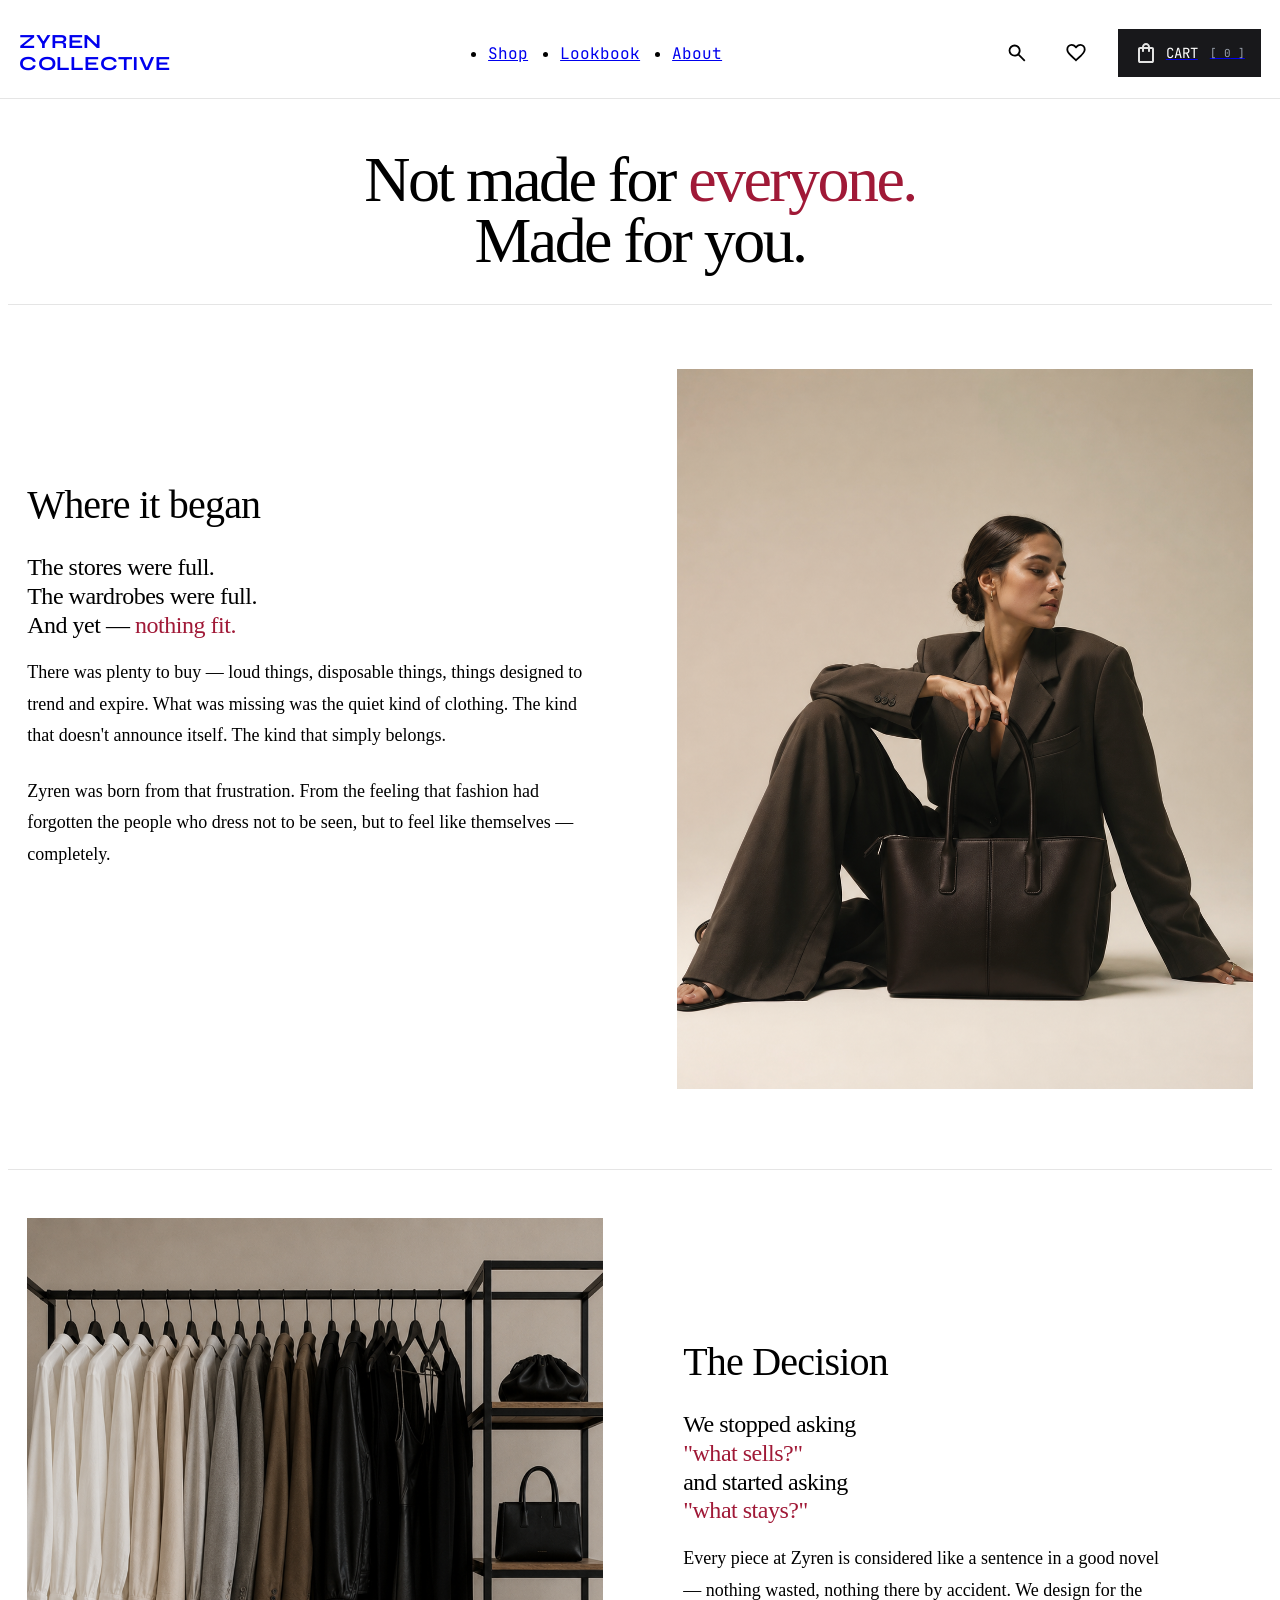
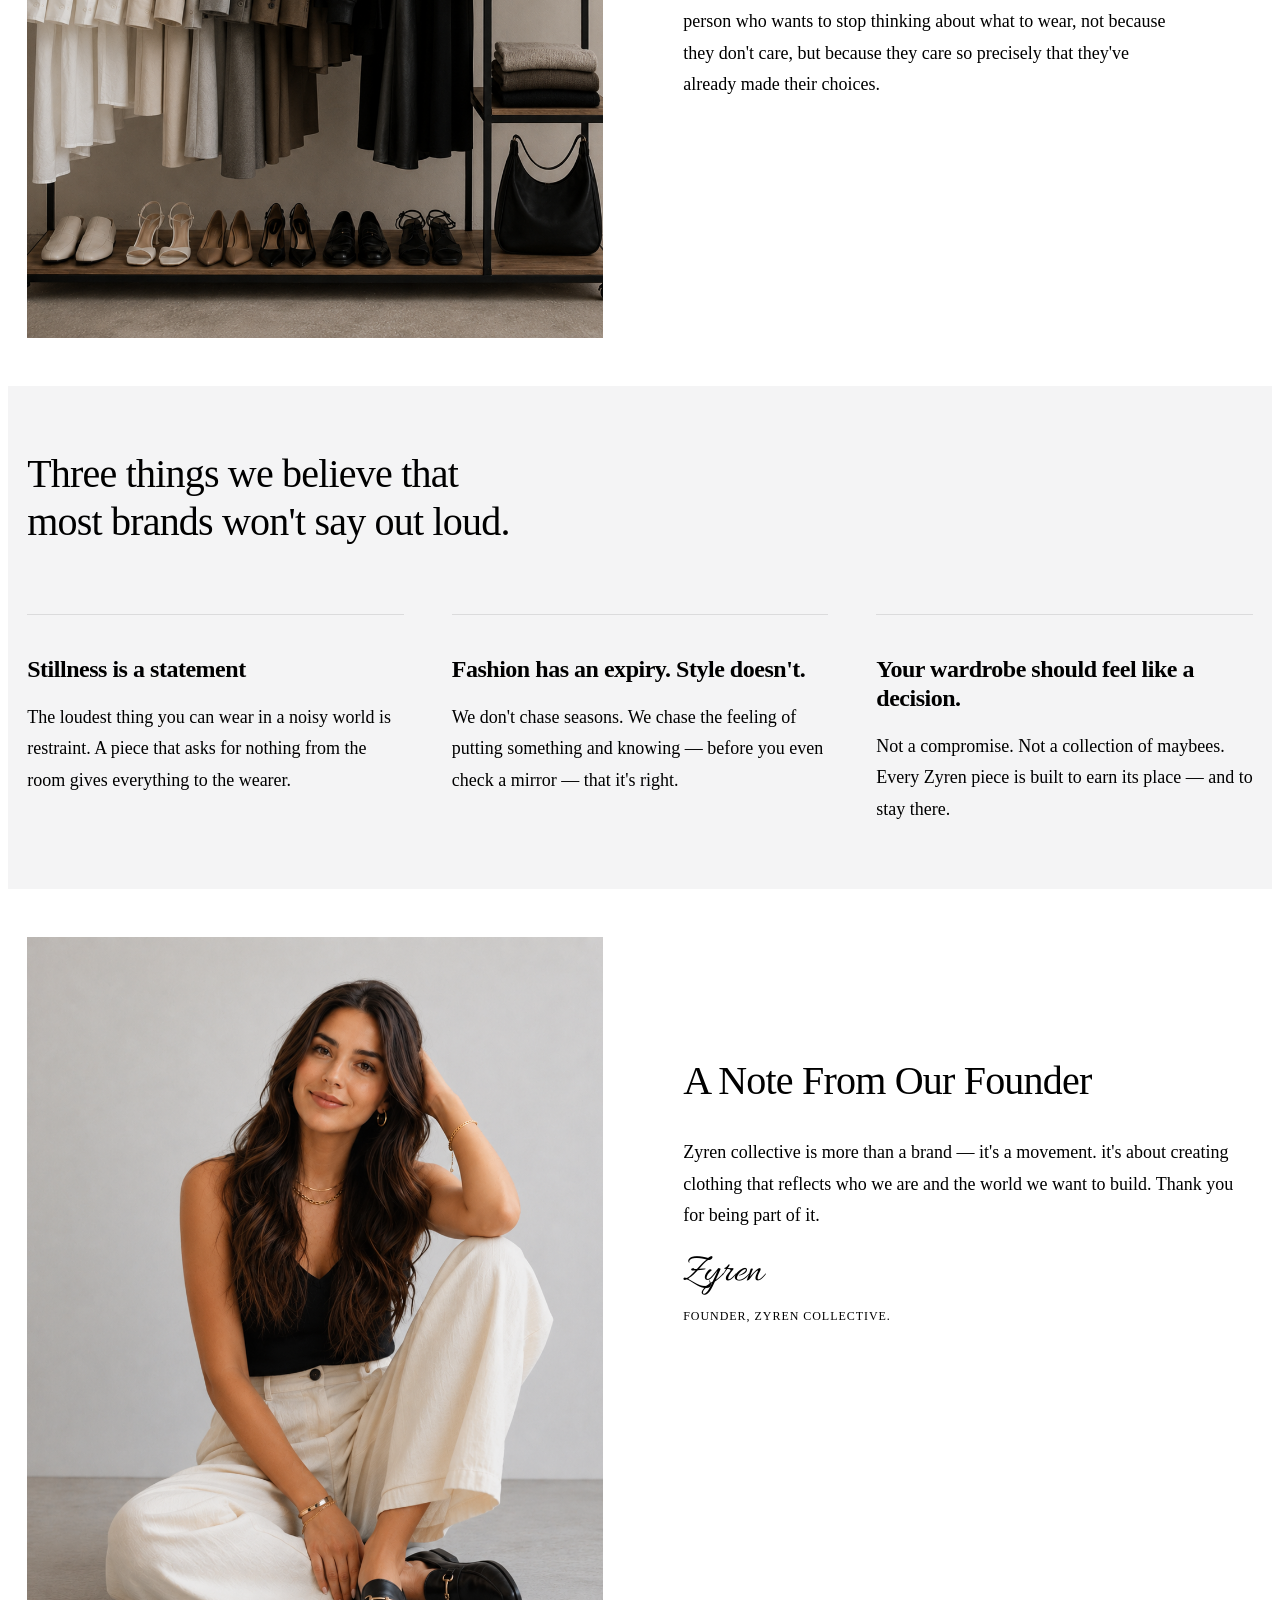
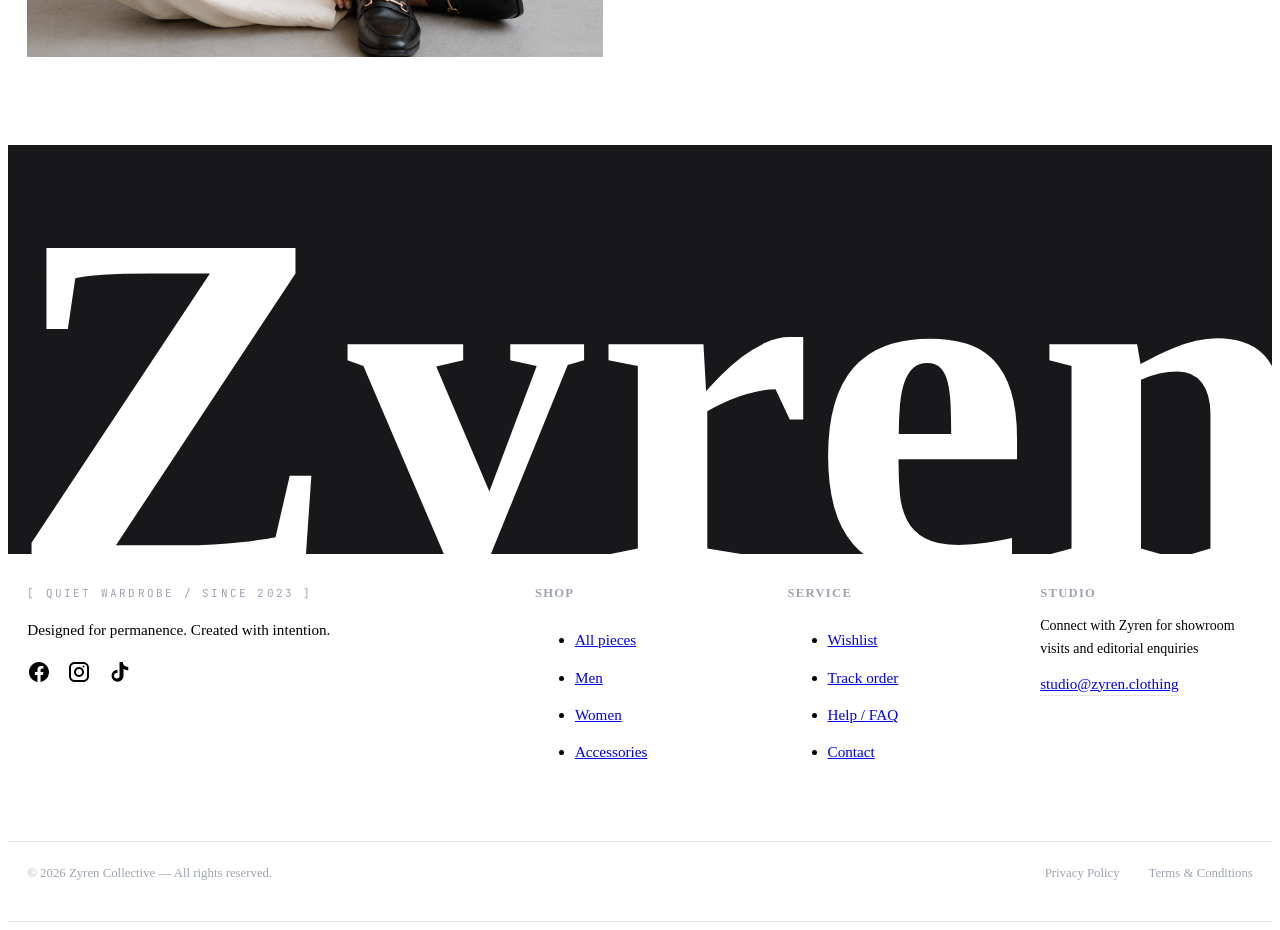
==== commit 5522e455: "build about page for zyren collective" ====
--- a/about.html
+++ b/about.html
@@ -15,6 +15,7 @@
     <link rel="preconnect" href="https://fonts.googleapis.com">
     <link rel="preconnect" href="https://fonts.gstatic.com" crossorigin>
     <link href="https://fonts.googleapis.com/css2?family=DM+Sans:ital,opsz,wght@0,9..40,100..1000;1,9..40,100..1000&family=JetBrains+Mono:ital,wght@0,100..800;1,100..800&family=Syne:wght@400..800&display=swap" rel="stylesheet">
+    <link href="https://fonts.googleapis.com/css2?family=Allura&display=swap" rel="stylesheet"/>
 
     <!-- css -->
     <link rel="stylesheet" href="css/base.css">
@@ -214,91 +215,105 @@
 
     <main class="about-container">
         <section class="about__hero-section">
-            <h1 class="about__hero-text">Not made for <span>everyone.</span> <br>Made for you.</h1>
+            <h1 class="about__hero-text">Not made for <span class="about__accent">everyone.</span> <br>Made for you.</h1>
         </section>
 
         <section class="about__story">
-            <div class="about__story-intro">
-                <h2 class="about__section-title">Where it began</h2>
-                <p class="about__story-lead">The stores were full. The wardrobes were full. And yet — <span>nothing fit.</span></p>
-            </div>
-
-            <div class="about__story-content">
-                <p class="about__story-text">
-                    There was plenty to buy — loud things, disposable 
-                    things, things designed to trend and expire. 
-                    What was missing was the quiet kind of clothing.
-                    The kind that doesn't announce itself. The kind that simply 
-                    belongs.
+            <div class="about__story-content-wrapper">
+                <div class="about__story-intro">
+                    <h2 class="about__section-title">Where it began</h2>
+                    <p class="about__subtitle">The stores were full.<br>The wardrobes were full.<br>And yet — <span class="about__accent">nothing fit.</span></p>
+                </div>
+
+                <div class="about__story-content">
+                    <p class="about__story-text">
+                        There was plenty to buy — loud things, disposable 
+                        things, things designed to trend and expire. 
+                        What was missing was the quiet kind of clothing.
+                        The kind that doesn't announce itself. The kind that simply 
+                        belongs.
+                    </p>
+                    <p class="about__story-text">
+                        Zyren was born from that frustration. From the feeling
+                        that fashion had forgotten the people who dress not
+                        to be seen, but to feel like themselves — completely.
+                    </p>
+                </div>
+            </div>
+
+            <div class="about__story-img-wrapper">
+                <img class="about__story-img" src="assets/images/zyren-elegance-with-structured-leather-bag.png" alt="minimalist elegance with structured leather bag">
+            </div>
+        </section>
+
+        <section class="about__decision">
+            <div class="about__decision-content-wrapper">
+                <div class="about__decision-intro">
+                    <h2 class="about__section-title">The Decision</h2>
+                    <p class="about__subtitle">We stopped asking <br><span class="about__accent">"what sells?"</span> 
+                    <br> and started asking <br> <span class="about__accent">"what stays?"</span>
+                    </p>
+                </div>
+
+                <p class="about__decision-text">
+                    Every piece at Zyren is considered like a sentence in a good
+                    novel — nothing wasted, nothing there by accident. We design
+                    for the person who wants to stop thinking about what to wear, 
+                    not because they don't care, but because they care so precisely
+                    that they've already made their choices.
                 </p>
-                <p class="about__story-text">
-                    Zyren was born from that frustration. From the feeling
-                    that fashion had forgotten the people who dress not
-                    to be seen, but to feel like themselves — completely.
-                </p>
+            </div>
+
+            <div class="about__decision-img-wrapper">
+                <img class="about__decision-img" src="assets/images/zyren-clothing-rack-img.png" alt="Neutral minimalist wardrobe display">
             </div>
         </section>
 
-        <section class="about__decision">
-            <div class="about__decision-intro">
-                <h2 class="about__section-title">The Decision</h2>
-                <p class="about__decision-quote">We stopped asking <br><span class="about__decision-accent">"what sells?"</span> 
-                <br> and started asking <br> <span class="about__decision-accent">"what stays?"</span>
-                </p>
-            </div>
-
-            <p class="about__decision-text">
-                Every piece at Zyren is considered like a sentence in a good
-                novel — nothing wasted, nothing there by accident. We design
-                for the person who wants to stop thinking about what to wear, 
-                not because they don't care, but because they care so precisely
-                that they've already made their choices.
-            </p>
+        <section class="about__belief">
+            <h2 class="about__section-title belief-mb">Three things we believe that most brands won't say out loud.</h2>
+
+            <div class="about__belief-card-wrapper">
+                <div class="about__belief-card">
+                    <h3 class="about__subtitle">Stillness is a statement</h3>
+                    <p class="about__belief-text">
+                    The loudest thing you can wear in a noisy world is
+                    restraint. A piece that asks for nothing from the room gives
+                    everything to the wearer.
+                    </p>
+                </div>
+
+                <div class="about__belief-card">
+                    <h3 class="about__subtitle">Fashion has an expiry. Style doesn't.</h3>
+                    <p class="about__belief-text">
+                    We don't chase seasons. We chase the feeling of
+                    putting something and knowing — before you even check
+                    a mirror — that it's right.
+                    </p>
+                </div>
+
+                <div class="about__belief-card">
+                    <h3 class="about__subtitle">Your wardrobe should feel like a decision.</h3>
+                    <p class="about__belief-text">Not a compromise. Not a collection of maybees. Every
+                    Zyren piece is built to earn its place — and to stay there.
+                    </p>
+                </div>
+            </div>
         </section>
 
-        <section class="about__belief">
-            <h2 class="about__section-title">Three things we believe that most brands won't say out loud.</h2>
-
-            <div class="about__belief-card">
-                <h3 class="about__belief-title">Stillness is a statement</h3>
-                <p class="about__belief-text">
-                   The loudest thing you can wear in a noisy world is
-                   restraint. A piece that asks for nothing from the room gives
-                   everything to the wearer.
-                </p>
-            </div>
-
-            <div class="about__belief-card">
-                <h3 class="about__belief-title">Fashion has an expiry. Style doesn't.</h3>
-                <p class="about__belief-text">
-                   We don't chase seasons. We chase the feeling of
-                   putting something and knowing — before you even check
-                   a mirror — that it's right.
-                </p>
-            </div>
-
-            <div class="about__belief-card">
-                <h3 class="about__belief-title">Your wardrobe should feel like a decision.</h3>
-                <p class="about__belief-text">Not a compromise. Not a collection of maybees. Every
-                   Zyren piece is built to earn its place — and to stay there.
-                </p>
-            </div>
-        </section>
-
         <section class="about__founder-section">
+             <div class="about__founder-img-wrapper">
+                <img src="assets/images/zyren-founder-img.png" alt="Founder of Zyren Collective in the brand's design studio." class="about__founder-img">
+            </div>
+
             <div class="about__founder-content">
-                <h2 class="about__section-title">A Note From Our Founder</h2>
+                <h2 class="about__section-title about__founder-title">A Note From Our Founder</h2>
                 <p class="about__founder-text">Zyren collective is more than a brand — 
                    it's a movement. it's about creating clothing
                    that reflects who we are and the world we want 
                    to build. Thank you for being part of it.
                 </p>
-                <span class="about__founder-signature"><!--Cormorant Italic for font of signature--></span>
+                <span class="about__founder-signature">Zyren</span>
                 <span class="about__founder-closing">Founder, Zyren collective.</span>
-            </div>
-
-            <div class="about__founder-img-wrapper">
-                <img src="" alt="" class="about__founder-img">
             </div>
         </section>
     </main>
--- a/css/components.css
+++ b/css/components.css
@@ -679,4 +679,58 @@
   line-height:1;
   letter-spacing:0.02em;
   color:rgb(24, 24, 27);
+}
+
+.about__hero-text{
+  font-size:2.55rem;
+  line-height:1.1;
+  letter-spacing: -0.03em;
+  font-weight: 500;
+  text-align:center;
+}
+
+.about__accent{
+  color:rgb(160, 25, 55);
+}
+
+.about__section-title{
+  font-size:2rem;
+  line-height: 1.2;
+  font-weight: 500;
+  letter-spacing: -0.02em;
+}
+
+.about__subtitle{
+  font-size:1.5rem;
+  line-height: 1.2;
+  letter-spacing: -0.02em;
+}
+
+.about__story-text,
+.about__decision-text,
+.about__belief-text,
+.about__founder-text{
+  font-size: 1rem;      
+  line-height: 1.75;
+  font-weight: 400;
+  letter-spacing: 0;
+  max-width:65ch;
+}
+
+.about__belief{
+  background-color:rgb(244, 244, 245);
+}
+
+.about__founder-signature{
+  display:block;
+  font-family: "Allura", cursive;
+  font-size: 2.5rem;
+  font-weight: 400;
+  line-height:1;
+}
+
+.about__founder-closing{
+  font-size:0.75rem;
+  letter-spacing:0.08em;
+  text-transform:uppercase;
 }
--- a/css/layout.css
+++ b/css/layout.css
@@ -728,4 +728,122 @@
 
 .product-sortings__wrapper{
     margin-bottom:40px;
-}+}
+
+.about__hero-section,
+.about__story,
+.about__decision,
+.about__founder-section,
+.about__belief{
+    position:relative;
+    padding:0 1.2em;
+    z-index:2;
+}
+
+.about-container{
+    display:flex;
+    flex-direction:column;
+    gap:3rem;
+    max-width:1280px;
+    margin:0 auto;
+}
+
+.about__hero-section{
+    padding:8.9em 1.2em 2em 1.2em;
+    border-bottom:1px solid rgba(0, 0, 0, 0.1);
+    margin-bottom:1rem;
+}
+
+.about__hero-text,
+.about__section-title,
+.about__subtitle{
+    margin:0;
+}
+
+.about__story-intro,
+.about__decision-intro,
+.about__story-content,
+.about__founder-section{
+    display:flex;
+    flex-direction:column;
+    gap:1.5rem;
+}
+
+.about__story-content{
+    gap:1.5rem;
+}
+
+.about__story-img-wrapper,
+.about__decision-img-wrapper{
+    margin-top:2em;
+    width:100%;
+    aspect-ratio:4 / 5;
+}
+
+.about__story-img,
+.about__decision-img{
+    width:100%;
+    height:100%;
+    object-fit:cover;
+}
+
+.about__subtitle{
+    margin-bottom:0.75em;
+}
+
+.about__section-title{
+    margin-bottom:0em;
+}
+
+.about__belief{
+    padding-top:4em;
+    padding-bottom:4em;
+}
+
+.belief-mb{
+    margin-bottom:1.7em;
+}
+
+.about__belief-card + .about__belief-card{
+    margin-top:2.9em;
+}
+
+.about__belief-card{
+    border-top:1px solid rgba(0, 0, 0, 0.1);
+    padding-top:2.5em;
+}
+
+.about__founder-section{
+    margin-bottom:5.5em;
+}
+
+.about__founder-img-wrapper{
+    width:100%;
+    aspect-ratio:4/5;
+}
+
+.about__founder-img{
+    width:100%;
+    height:100%;
+    object-fit:cover;
+}
+
+.about__founder-title{
+    margin-bottom:2rem;
+}
+
+.about__story-text,
+.about__decision-text,
+.about__belief-text,
+.about__founder-text{
+    margin-top:0;
+    margin-bottom:0;
+}
+
+.about__founder-signature{
+    margin-bottom:.32em;
+}
+
+.about__founder-text{
+    margin-bottom:1.2em;
+}
--- a/css/media.css
+++ b/css/media.css
@@ -299,6 +299,12 @@
     .shop-filters__size-label{
         cursor:pointer;
     }
+
+    .about__story-img-wrapper,
+    .about__decision-img-wrapper,
+    .about__founder-img-wrapper{
+        aspect-ratio:4 / 3;
+    }
 }
 
 
@@ -457,6 +463,66 @@
         padding-left:20px;
     }
 
+    .about__hero-text {
+        font-size: 3.25rem;
+        line-height: 0.95;
+        letter-spacing: -0.04em;
+    }
+
+    .about__story,
+    .about__founder-section,
+    .about__decision{
+        display:grid;
+        grid-template-columns:1fr 1fr;
+        column-gap:5rem;
+    }
+
+    .about__decision-content-wrapper{
+        order:2;
+    }
+
+    .about__decision-img-wrapper,
+    .about__story-img-wrapper{
+        order:1;
+        margin:0;
+    }
+
+    .about__story-img-wrapper,
+    .about__decision-img-wrapper,
+    .about__founder-img-wrapper{
+        aspect-ratio:4 / 5;
+    }
+
+    .about__story{
+        border-bottom:1px solid rgba(0, 0, 0, 0.1);
+        padding-bottom:5em;
+    }
+
+    .about__story-intro{
+        flex: 0 0 auto;
+    }
+
+    .about__story-content{
+        flex: 1 1 auto;
+    }
+
+    .about__decision-text{
+        max-width:54ch;
+    }
+    
+    .about__section-title{
+        max-width:25ch;
+    }
+
+    .about__belief-card-wrapper{
+        display:flex;
+        justify-content: space-between;
+        gap:3rem;
+    }
+
+    .about__belief-card + .about__belief-card{
+        margin-top:0;
+    }
 }
 
 @media(min-width:1024px){
@@ -520,6 +586,32 @@
         overflow:hidden;
     }
 
+    .about__hero-text {
+        font-size: 4rem;
+        line-height: 0.95;
+        letter-spacing: -0.04em;
+    }
+
+    .about__story-content-wrapper{
+        margin-top:7em;
+    }
+
+    .about__section-title{
+        font-size:2.5rem;
+    }
+
+    .about__story-text,
+    .about__decision-text,
+    .about__belief-text,
+    .about__founder-text{
+        font-size:1.125rem;
+    }
+
+    .about__decision-content-wrapper,
+    .about__founder-content{
+        margin-top:7.5em;
+    }
+
     .footer-section__dflex{
         flex-direction:row;
     }
